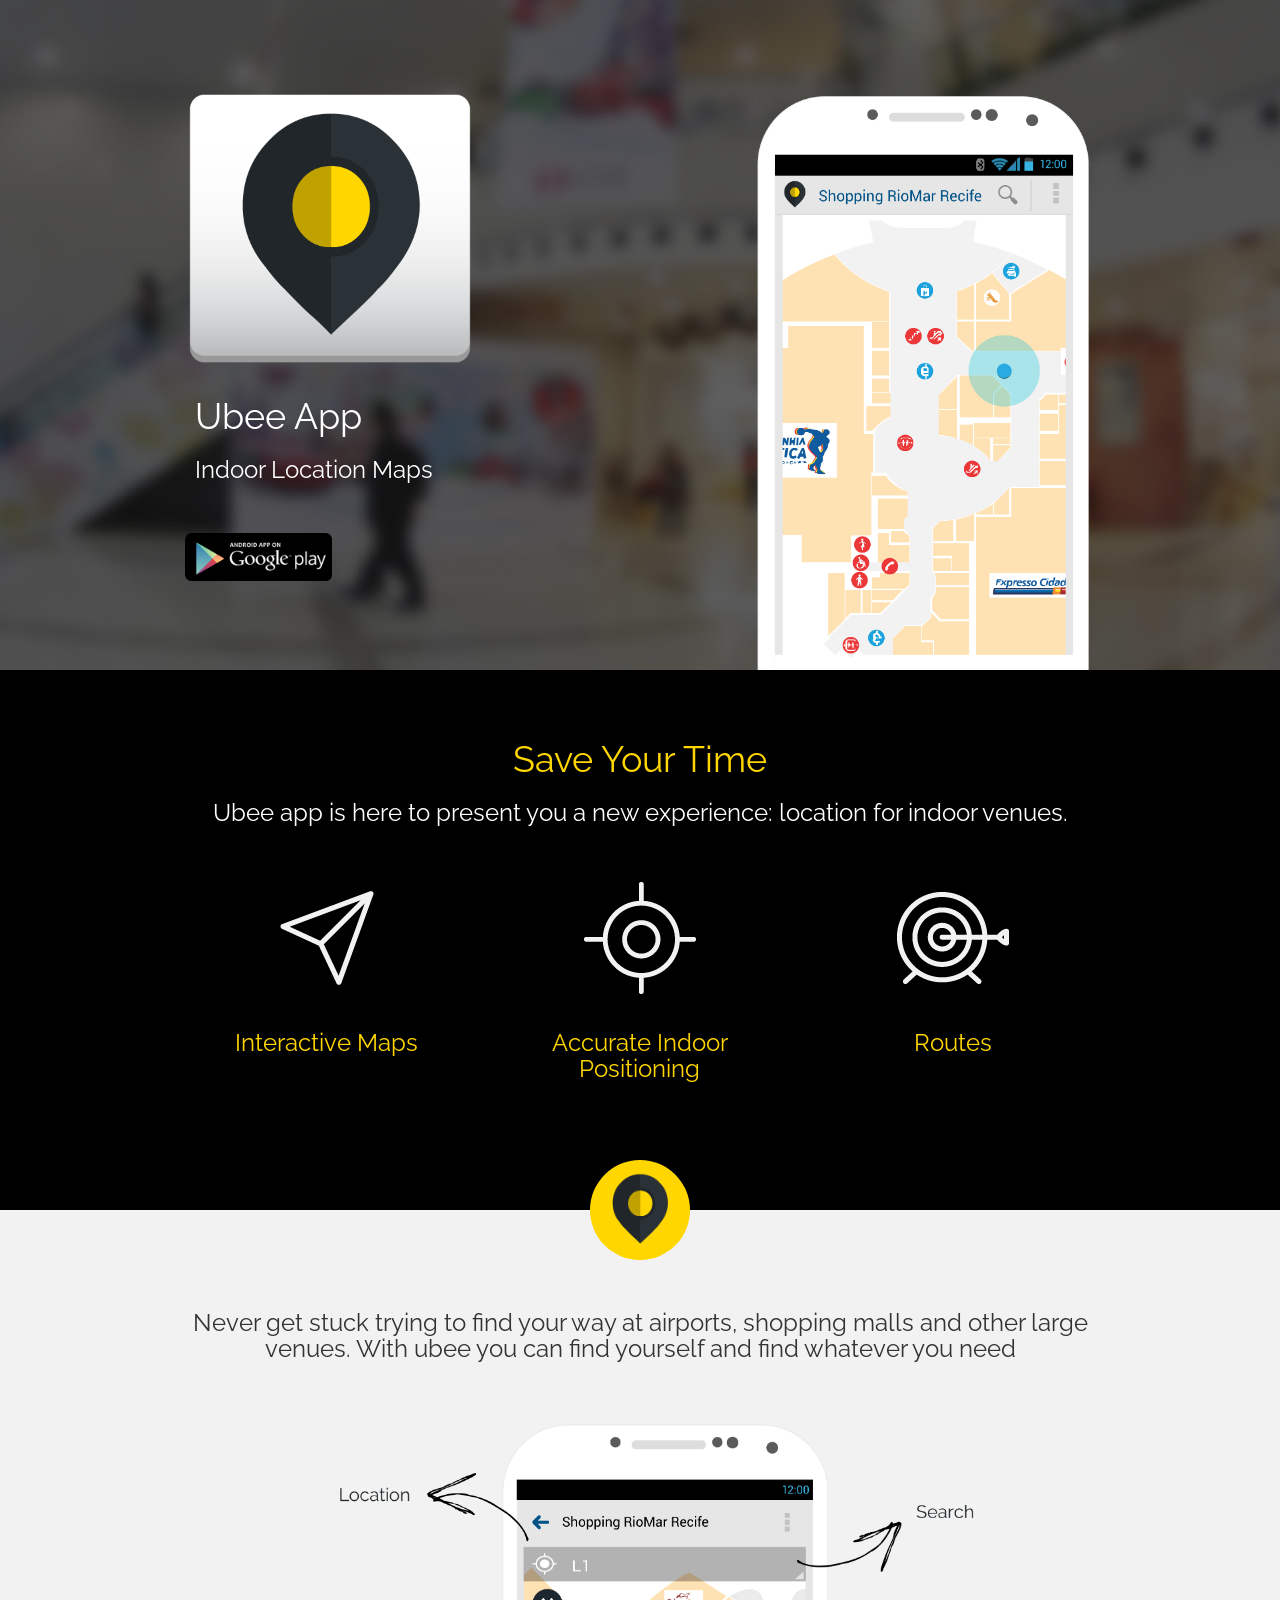
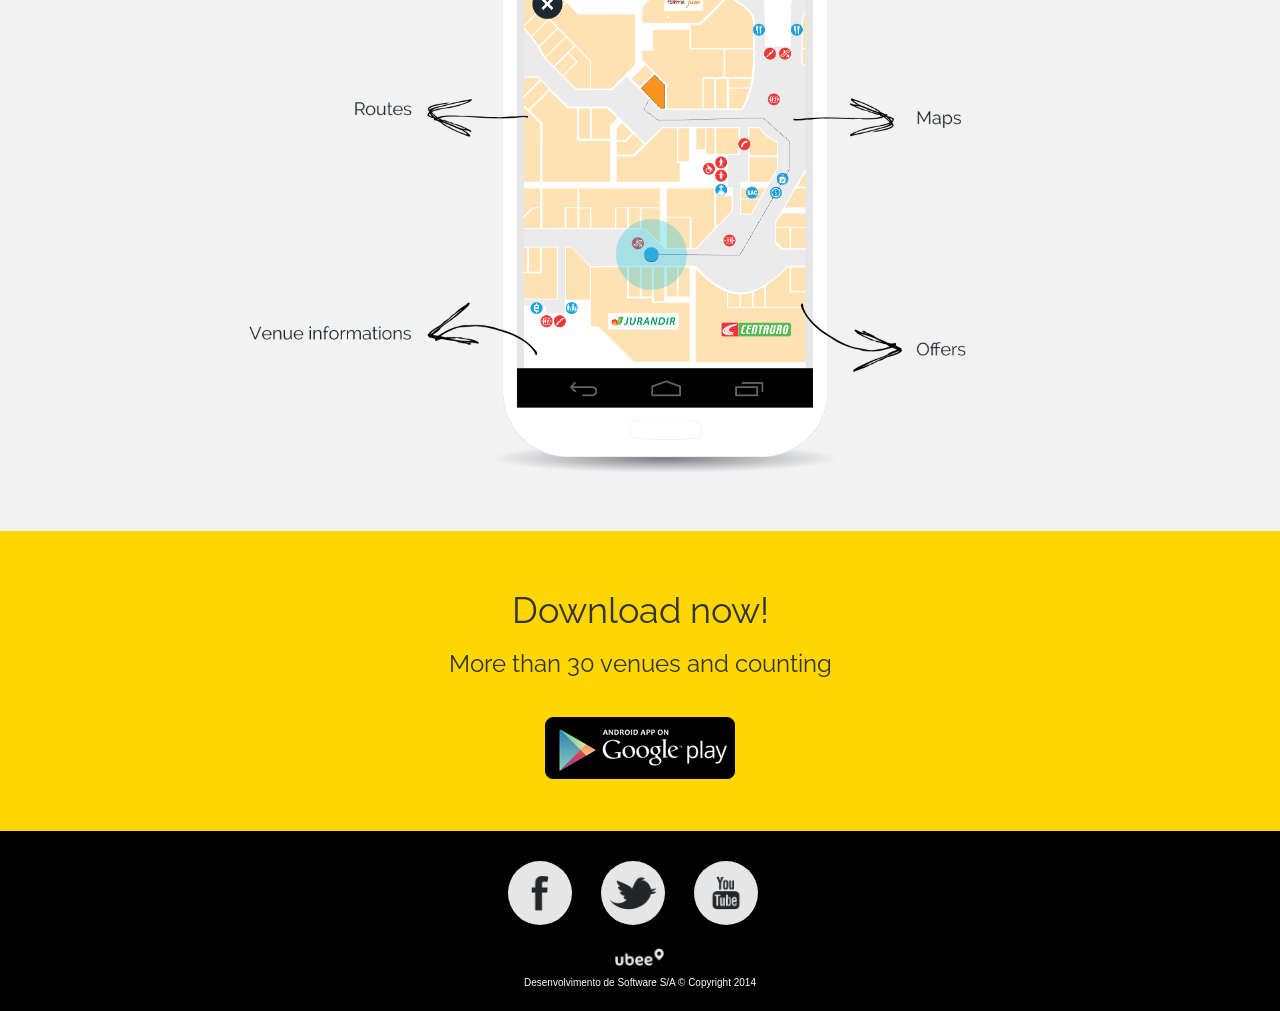
==== index.html @ d61ab011 "Adicionando favicon do ubee" ====
<!DOCTYPE html>
<html>

  <head>
    <meta charset="utf-8">
    <meta name="viewport" content="width=device-width, initial-scale=1.0">
    <meta name="description" content="ubee system - ads - analytics -  maps - app">
    <meta name="author" content="Ubee Desenvolvimento de Software S/A">
    <link href="images/favicon.ico" rel="shortcut icon" type="image/vnd.microsoft.icon">

    <title>Ubee APP</title>

    <!-- CSS -->
    <link href="stylesheets/bootstrap.css" rel="stylesheet">
    <link href="stylesheets/ubee_app.css" rel="stylesheet">
    <link href='http://fonts.googleapis.com/css?family=Raleway' rel='stylesheet' type='text/css'>
    <!-- /css -->
  </head>

  <body>
    <div class="frame top">
      <div class="container">
	<div class="row">
	  <div class="col-lg-6 col-md-6 col-sm-6">
	    <div class="icon_ubee_app">
	      <img src="images/icon_ubee_app.png" alt="ubee app">
	      <h1>Ubee App</h1>
	      <h3>Indoor Location Maps</h3>
	      <div class="top_download_icons">
		<div class="icon_download_android">
		  <a href="https://play.google.com/store/apps/details?id=in.ubee.app" target="blank">
		    <img src="images/marca_google_play.png" alt="download android">
		  </a>
		  
		</div>
		
		<div class="clearfix"></div>							
	      </div>
	    </div>
	  </div>
          
	  <div class="col-lg-6 col-md-6 hidden-xs">
	    <div class="img_top_cel">
	      <img src="images/img_top_cel.png" alt="">
	    </div>
	  </div>

          <div class="arrow_down">
            <img src="images/arrow_down.png" alt="">
          </div>        
	</div>
      </div>
    </div>

    <div class="frame save_your_time">
      <div class="container">
	<h1>Save Your Time</h1>
	<h3>Ubee app is here to present you a new experience: location for indoor venues.</h3>
	<div class="row">
	  <div class="item col-lg-4 col-md-4">
	    <img src="images/icon_01.png" alt="">
	    <h3>Interactive Maps</h3>
	  </div>
	  <div class="item col-lg-4 col-md-4">
	    <img src="images/icon_02.png" alt="">
	    <h3>Accurate Indoor Positioning</h3>
	  </div>
	  <div class="item col-lg-4 col-md-4">
	    <img src="images/icon_03.png" alt="">
	    <h3>Routes</h3>
	  </div>
	  <div class="symbol_ubee">
	    <img src="images/symbol_ubee.png" alt="">
	  </div>
	</div>
      </div>
    </div>

    <div class="frame cel_tutorial">
      <div class="container">
	<h3>Never get stuck trying to find your way at airports, shopping malls and other large venues. With ubee you can find yourself and find whatever you need</h3>
	<div class="cel_tutorial_img">
	  <img src="images/img_cel_tutorial.png" alt="">
	</div>
      </div>
    </div>
    
    <div class="frame download">
      <div class="container">
	<h1>Download now!</h1>
	<h3>More than 30 venues and counting</h3>
	<div class="download-frame">
	  <div class="download-android">
	    <a href="https://play.google.com/store/apps/details?id=in.ubee.app" target="blank">
	      <img src="images/marca_google_play.png" alt="download android">
	    </a>
	    
	  </div>
	  
	  <div class="clearfix"></div>				
	</div>
	
      </div>
    </div>

    <div class="frame footer">
      <div class="container">

	<div class="wrap_footer">
	  <div class="footer_col">
	    <div class="icon_footer">
	      <a href="https://pt-br.facebook.com/Ubee.in" target="blank">
		<img src="images/icon_facebook.png" alt="">
	      </a>
	      
	    </div>				
	  </div>
	  <div class="footer_col">
	    <div class="icon_footer">
	      <a href="https://twitter.com/ubee_in" target="blank">
		<img src="images/icon_twitter.png" alt="">
	      </a>
	      
	    </div>				
	  </div>
	  <div class="footer_col">
	    <div class="icon_footer">
	      <a href="https://www.youtube.com/watch?v=DiDxp8vBB_w" target="blank">
		<img src="images/icon_youtube.png" alt="">
	      </a>
	      
	    </div>			
	  </div>						
	  <div class="clearfix"></div>
	  <div class="ubee_footer_logo">
	    <span class="ubee_logo"><img src="images/logo_ubee_footer.png" alt=""></span>
	    <p class="ubee_footer_txt">Desenvolvimento de Software S/A © Copyright 2014</p>
	  </div>					
	</div>
      </div>
    </div>

  </body>
</html>
---- stylesheets/ubee_app.css ----
/*
 * UBEE APP - Landing v1.0
 * Mar/2014
 * Copyright 2011-2014 Ubee, Inc.
 *
 */

/* Use with Bootstrap v3.1.1 */


body {
    margin: 0 auto;
}


/* Type */

h1, h2, h3, h4, h5, h6 {
    font-family: "Raleway";
    font-weight: normal;
}


.frame {
    width: 100%;
}

.top {
    height: 670px;
    padding-top: 90px;
    background-image: url('../images/bg_app_top.jpg');
    background-repeat: no-repeat;
    background-position: center;
    color: white;
    z-index: 1;
    position: relative;
}

.save_your_time {
    position: relative;
    padding-top: 50px;
    color: #FFD600;
    text-align: center;
    height: 540px;
    background-color: black;
    z-index: 2;
}

.cel_tutorial {
    height: 921px;
    background-color: #F2F2F2;
    text-align: center;
}

.contact {
    height: 500px;
    background-color: #FFD600;
}

.download {
    height: 300px;
    background-color: #FFD600;
    text-align: center;
}

.footer {
    height: 180px;
    background-color: black;
}




/* .top elements */


.top h1, .top h3 {
    margin-left: 10px;
}

.icon_ubee_app {
    color: white;
}

.icon_ubee_app img {
    width: 290px;
    height: 277px;
    margin-bottom: 10px;
}

.img_top_cel {
    position: absolute;
    right: 0;
    padding-top: 5px;
    text-align: right;
}

.img_top_cel img {
    width: 375px;
}

.top_download_icons {
    width: 100%;
}

.icon_download_android, .icon_download_ios {
    margin: 40px 7px 0 0;
    float: left;
    width: 165px;
}

.icon_download_android img, .icon_download_ios img {
    width: auto;
    height: 48px;
}




/* .save_your_time  elements */

.save_your_time h3 {
    color: white;
}

.save_your_time .row h3 {
    color: #FFD600;
}


.save_your_time .row .item {
    margin-top: 30px;
}

.symbol_ubee {
    position: absolute;
    bottom: -50px;
    right: 50%;
    width:100px;
    height:100px;
}

.symbol_ubee img {
    position: absolute;
    right: -50%;
    width:100px;
    height:100px;
    border-radius:50px;	
    background-color: #FFD600;
}



/* .cel_tutorial  elements */

.cel_tutorial .container {
    padding-top: 80px;
}

.cel_tutorial_img {
    text-align: center;
    padding-top: 30px;
}

.cel_tutorial_img img {
    width: 940px;
}




/* .contact  elements */

.contact .container {
    padding-top: 40px;
}	

.contact h1 {
    text-align: center;
}

.contact form {
    padding-top: 30px;
}

.contact input {
    height: 40px;
}

.contact button {
    margin-top: 20px;
}




/* .download  elements */

.download .container {
    padding-top: 40px;
}

.download-frame {
    text-align: center;	
}

.download-android {
    margin-top: 40px;
}

.download-ios {
    text-align: left;
    padding: 20px 0 0 10px;
    width: 50%;
    float: left;
}



/* .footer  elements */



.footer .container {
    padding-top: 30px;
    text-align: center;
}

.wrap_footer {
    margin: 0 auto;
    width: 320px;
    height: 70px;
}

.footer_col {
       float: left;
       width: 65px;
       margin-left: 28px;
       margin-bottom: 15px;
       height: 70px;
       text-align: center;
}

.icon_footer {
    width: 64px;
    height: 64px;
    border-radius: 50%;
    background-color: #E6E6E6;
}

.icon_footer img {
    width:64px;
}


.ubee_footer_logo {
    width: 100%;
}

.ubee_footer_logo p {
    color: white;
    font-size: 10px;
}

.ubee_logo {
    margin-right: 3px;
}

.ubee_logo img {
    width: 50px;
}

.ubee_footer_txt {
    padding-top: 10px;
}

.arrow_down {
    display: none;
}

.arrow_down img {
    display: none;
}

/* MEDIA QUERIES */


@media (min-width: 1200px) {
    .container {
	width: 940px;
    }
}


@media (max-width: 991px) {}


@media (min-width: 768px) and (max-width: 991px) {
    .save_your_time {
	height: 990px;
	background-color: black;
    }

    .cel_tutorial {
	height: 820px;
    }	

    .cel_tutorial_img {
	text-align: center;
	padding-top: 30px;
    }

    .cel_tutorial_img img {
	width: 700px;
    }	

    .contact {
	height: 560px;
	background-color: #FFD600;
    }

    
}


@media (max-width: 768px) {
    .top {
        padding-top: 30px;
        height: 600px;
    }
    
    .contact {
	height: 560px;
	background-color: #FFD600;
    }

    .icon_ubee_app {
	text-align: center;
	color: white;
    }	

    .icon_download_android {
        text-align: center;
        margin: 15px 0 0 0;
        width: 100%;
    }        		

    .cel_tutorial {
	height: 700px;
    }	

    .cel_tutorial_img img {
	width: 550px;
    }

    .arrow_down {
        display: inline;
        position: absolute;
        bottom: -88px;
        right: 50%;
        width:100px;
        height:100px;
        z-index: 10;
    }

    .arrow_down img {
        display: inline;
        position: absolute;
        right: -30%;
        width:60px;
        height:60px;
        /* border-radius:50px;         */
        /* background-color:rgba(255, 255, 255, 0.15); */
        /* /background-color: white;/ */
    }        

    .save_your_time {
        position: relative;
        padding-top: 50px;
        color: #FFD600;
        text-align: center;
        height: 990px;
        background-color: black;
        z-index: 0;
    }	

}


@media (max-width: 600px) {
    
    .cel_tutorial_img img {
	width: 450px;
    }		


}


@media (max-width: 548px) {

}


@media (max-width: 500px) {

    .download-android img, .download-ios img {
	height: 48px;
    }

    .cel_tutorial {
	height: 600px;
    }		
    .cel_tutorial_img img {
	width: 370px;
    }

}

@media (max-width: 400px) {

    .cel_tutorial {
	height: 600px;
    }		

    .cel_tutorial_img img {
	width: 360px;
    }	

    .cel_tutorial_img img {
        width: 300px;
    }

    .wrap_footer {
        width: 300px;
    }

    .icon_ubee_app img {
        width: 200px;
        height: auto;
    }

    .top {
        height: 480px;
    }

}
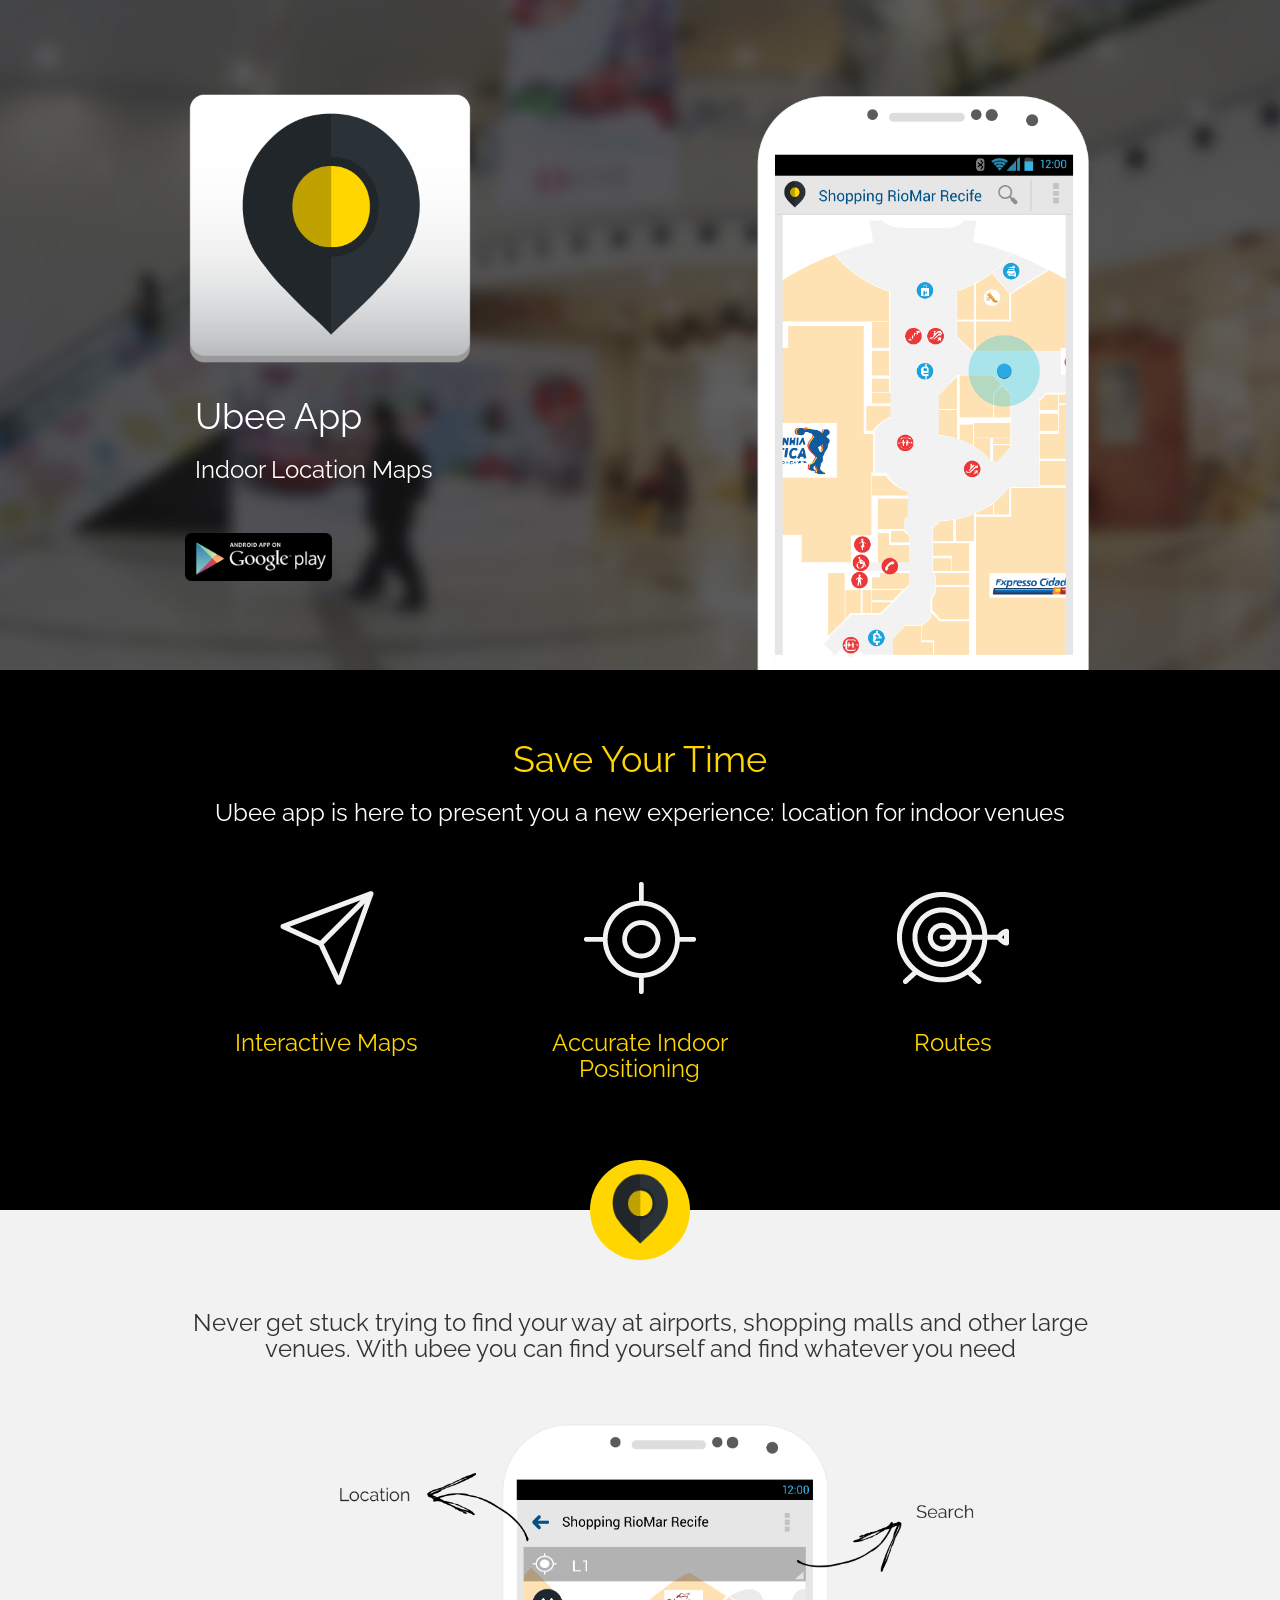
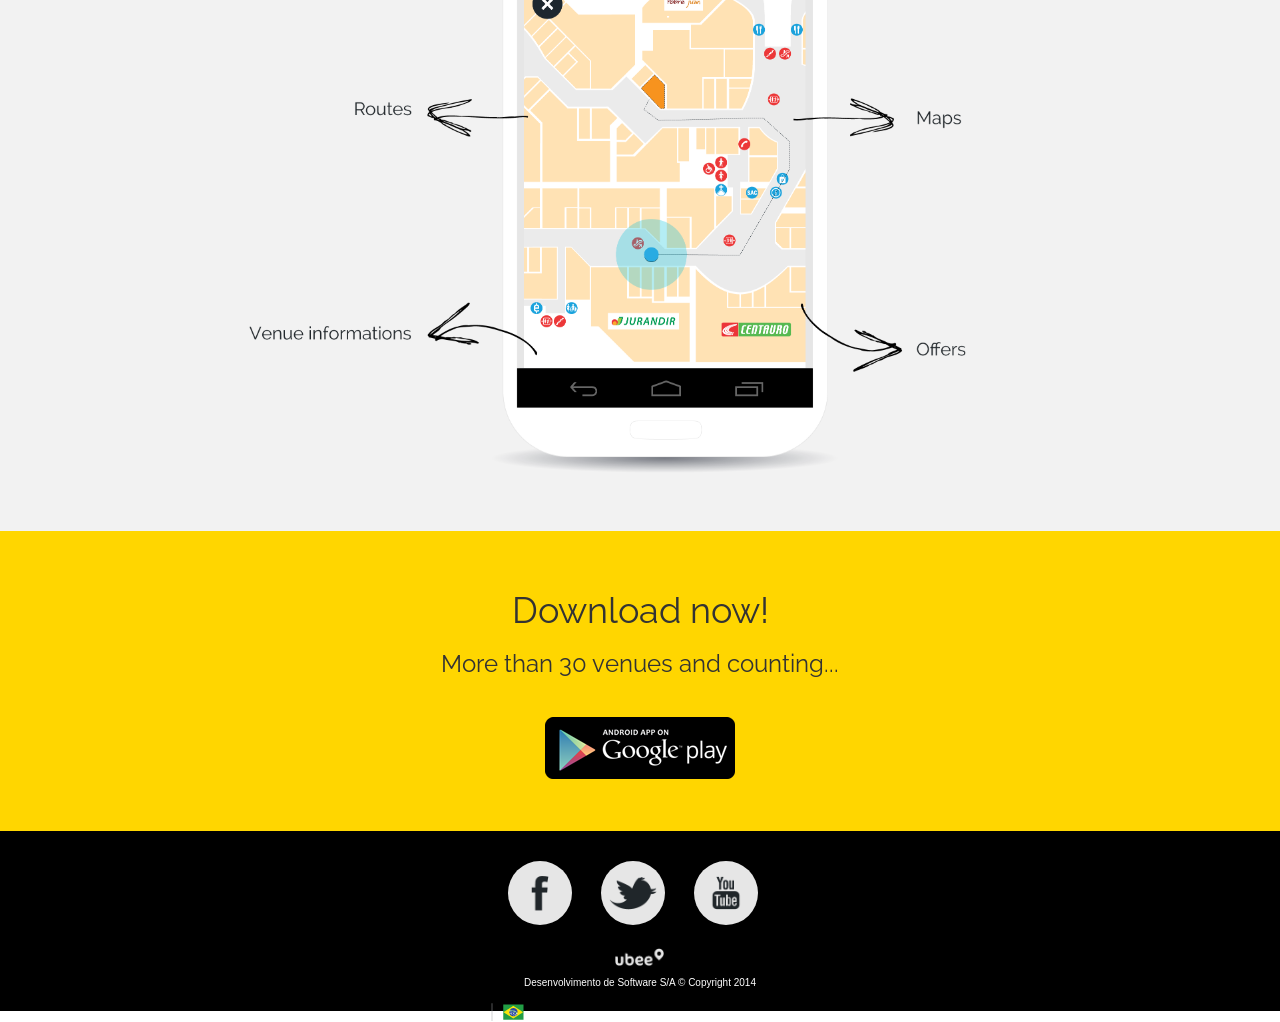
==== commit b94fc358: "Adicionando internacionalizacao" ====
--- a/index.html
+++ b/index.html
@@ -3,9 +3,16 @@
 
   <head>
     <meta charset="utf-8">
+    <meta http-equiv="content-language" content="pt-br" />		
     <meta name="viewport" content="width=device-width, initial-scale=1.0">
     <meta name="description" content="ubee system - ads - analytics -  maps - app">
     <meta name="author" content="Ubee Desenvolvimento de Software S/A">
+
+    <!-- SEO -->
+    <meta name="description" content="aplicativo localização indoor no brasil ; indoor location app ; ibeacon ; ios ; android">
+    <meta name="keywords" content="anúncios ads localização location positioning indoor GPS ibeacon brazil brasil">
+    <!-- /seo -->
+
     <link href="images/favicon.ico" rel="shortcut icon" type="image/vnd.microsoft.icon">
 
     <title>Ubee APP</title>
@@ -46,28 +53,28 @@
 	  </div>
 
           <div class="arrow_down">
-            <img src="images/arrow_down.png" alt="">
+            <img class="scroll" id="arrow_img" src="images/arrow_down.png" alt="" scroll-to="#save_your_time_div">
           </div>        
 	</div>
       </div>
     </div>
 
-    <div class="frame save_your_time">
+    <div class="frame save_your_time" id="save_your_time_div">
       <div class="container">
-	<h1>Save Your Time</h1>
-	<h3>Ubee app is here to present you a new experience: location for indoor venues.</h3>
+	<h1 data-i18n="content.save_your_time"></h1>
+	<h3 data-i18n="content.save_your_time_subtitle"></h3>
 	<div class="row">
 	  <div class="item col-lg-4 col-md-4">
 	    <img src="images/icon_01.png" alt="">
-	    <h3>Interactive Maps</h3>
+	    <h3 data-i18n="content.interactive_maps"></h3>
 	  </div>
 	  <div class="item col-lg-4 col-md-4">
 	    <img src="images/icon_02.png" alt="">
-	    <h3>Accurate Indoor Positioning</h3>
+	    <h3 data-i18n="content.acurate_indoor"></h3>
 	  </div>
 	  <div class="item col-lg-4 col-md-4">
 	    <img src="images/icon_03.png" alt="">
-	    <h3>Routes</h3>
+	    <h3 data-i18n="content.routes"></h3>
 	  </div>
 	  <div class="symbol_ubee">
 	    <img src="images/symbol_ubee.png" alt="">
@@ -78,7 +85,7 @@
 
     <div class="frame cel_tutorial">
       <div class="container">
-	<h3>Never get stuck trying to find your way at airports, shopping malls and other large venues. With ubee you can find yourself and find whatever you need</h3>
+	<h3 data-i18n="content.never_stuck"></h3>
 	<div class="cel_tutorial_img">
 	  <img src="images/img_cel_tutorial.png" alt="">
 	</div>
@@ -87,8 +94,8 @@
     
     <div class="frame download">
       <div class="container">
-	<h1>Download now!</h1>
-	<h3>More than 30 venues and counting</h3>
+	<h1 data-i18n="content.download_now"></h1>
+	<h3 data-i18n="content.venues_number"></h3>
 	<div class="download-frame">
 	  <div class="download-android">
 	    <a href="https://play.google.com/store/apps/details?id=in.ubee.app" target="blank">
@@ -135,10 +142,17 @@
 	  <div class="ubee_footer_logo">
 	    <span class="ubee_logo"><img src="images/logo_ubee_footer.png" alt=""></span>
 	    <p class="ubee_footer_txt">Desenvolvimento de Software S/A © Copyright 2014</p>
+            <div class="other_language">
+              <a data-i18n="[href]language.other_language_link"><img data-i18n="[src]language.other_language_src"></a>
+            </div>
 	  </div>					
 	</div>
       </div>
     </div>
 
+    <script src="javascripts/jquery-1.6.4.min.js" type="text/javascript"></script>
+    <script src="javascripts/i18next-1.6.3.min.js" type="text/javascript"></script>
+    <script src="javascripts/ubee_app.js" type="text/javascript"></script>
+    <script src="javascripts/locale.js" type="text/javascript"></script>
   </body>
 </html>
--- a/stylesheets/ubee_app.css
+++ b/stylesheets/ubee_app.css
@@ -20,6 +20,10 @@
     font-weight: normal;
 }
 
+.other_language {
+    float: left;
+    margin-left: 10px;
+}
 
 .frame {
     width: 100%;
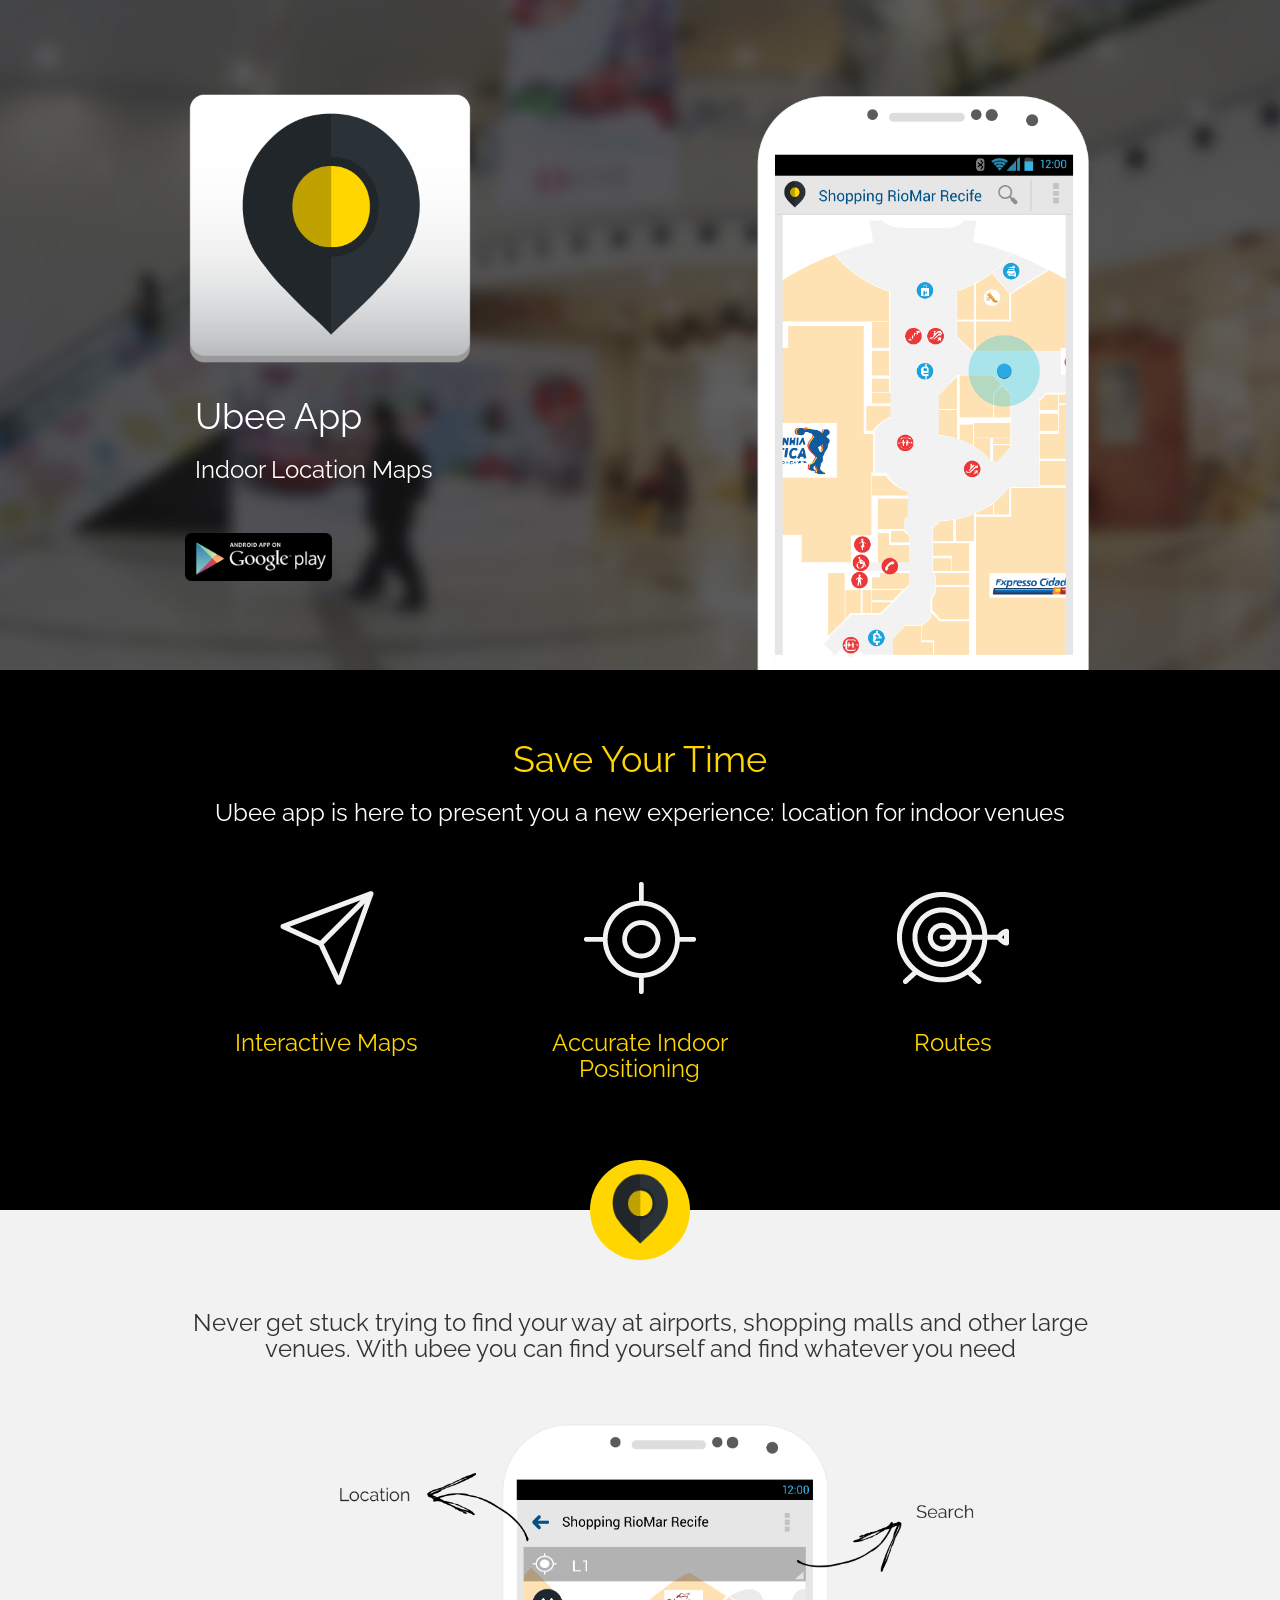
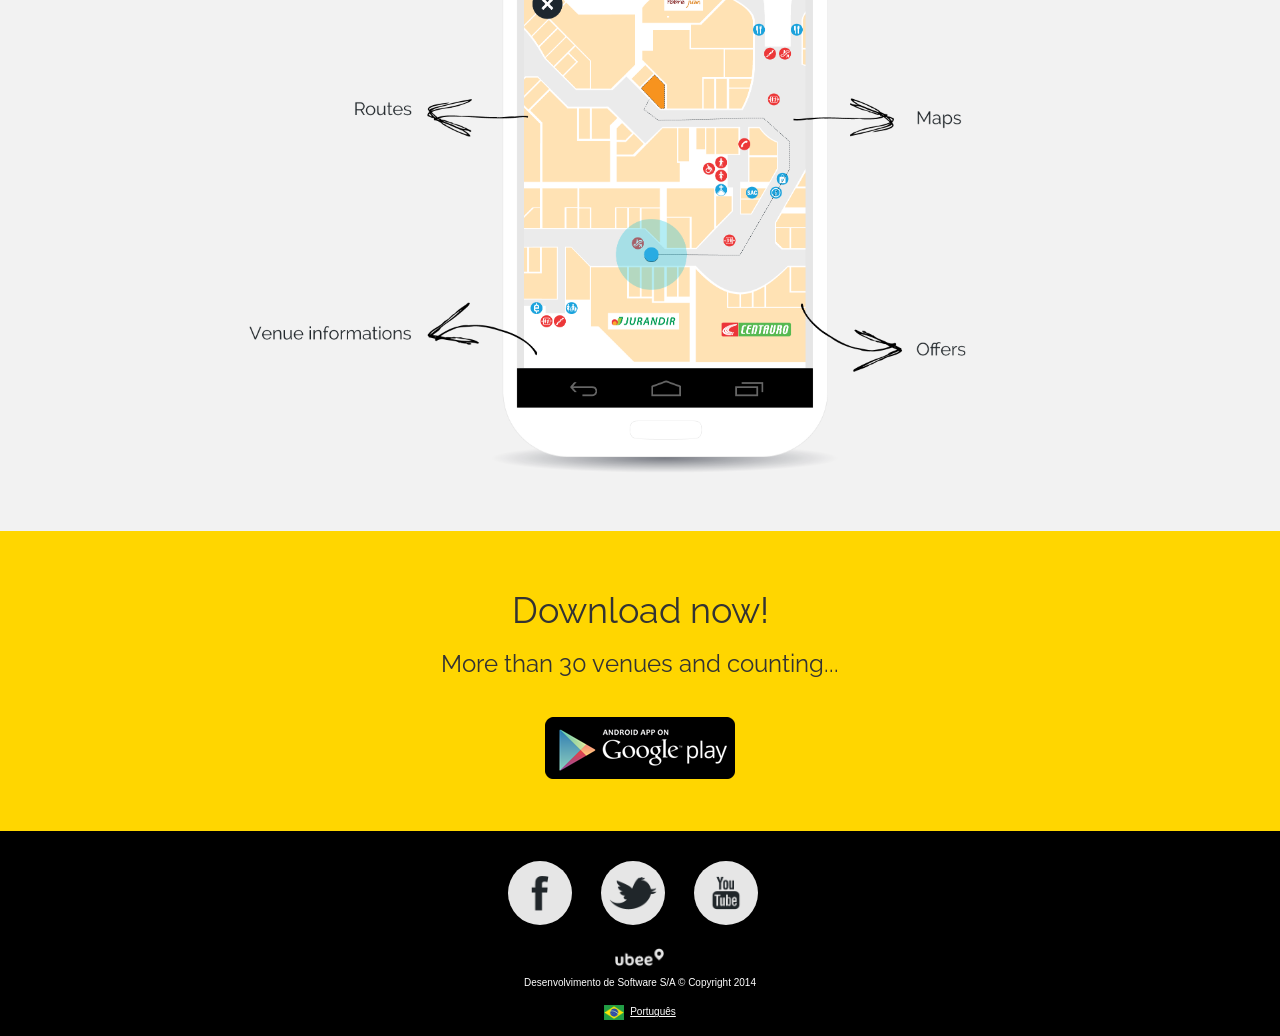
==== commit 13b3658d: "Terminando internacionalizacao" ====
--- a/index.html
+++ b/index.html
@@ -87,7 +87,7 @@
       <div class="container">
 	<h3 data-i18n="content.never_stuck"></h3>
 	<div class="cel_tutorial_img">
-	  <img src="images/img_cel_tutorial.png" alt="">
+	  <img alt="" data-i18n="[src]content.image_cel">
 	</div>
       </div>
     </div>
@@ -130,6 +130,10 @@
 	      
 	    </div>				
 	  </div>
+
+
+
+
 	  <div class="footer_col">
 	    <div class="icon_footer">
 	      <a href="https://www.youtube.com/watch?v=DiDxp8vBB_w" target="blank">
@@ -139,13 +143,13 @@
 	    </div>			
 	  </div>						
 	  <div class="clearfix"></div>
-	  <div class="ubee_footer_logo">
-	    <span class="ubee_logo"><img src="images/logo_ubee_footer.png" alt=""></span>
-	    <p class="ubee_footer_txt">Desenvolvimento de Software S/A © Copyright 2014</p>
-            <div class="other_language">
-              <a data-i18n="[href]language.other_language_link"><img data-i18n="[src]language.other_language_src"></a>
-            </div>
-	  </div>					
+          <div class="ubee_footer_logo">
+            <span class="ubee_logo"><img src="images/logo_ubee_footer.png" alt=""></span>
+            <p class="ubee_footer_txt">Desenvolvimento de Software S/A © Copyright 2014</p>
+            <a data-i18n="[href]language.other_language_link" class="land_txt">
+              <img class="flag" data-i18n="[src]language.other_language_src"><span data-i18n="language.other_language"></span>
+            </a>
+          </div>    
 	</div>
       </div>
     </div>
--- a/stylesheets/ubee_app.css
+++ b/stylesheets/ubee_app.css
@@ -68,12 +68,9 @@
 }
 
 .footer {
-    height: 180px;
+    height: 205px;
     background-color: black;
 }
-
-
-
 
 /* .top elements */
 
@@ -256,6 +253,18 @@
     width:64px;
 }
 
+.land_txt {
+    color: white;
+    font-size: 10px;
+    text-decoration: underline;
+}
+.land_txt img {
+    margin-right: 6px;
+}
+
+.flag {
+    width: 20px;
+}
 
 .ubee_footer_logo {
     width: 100%;
